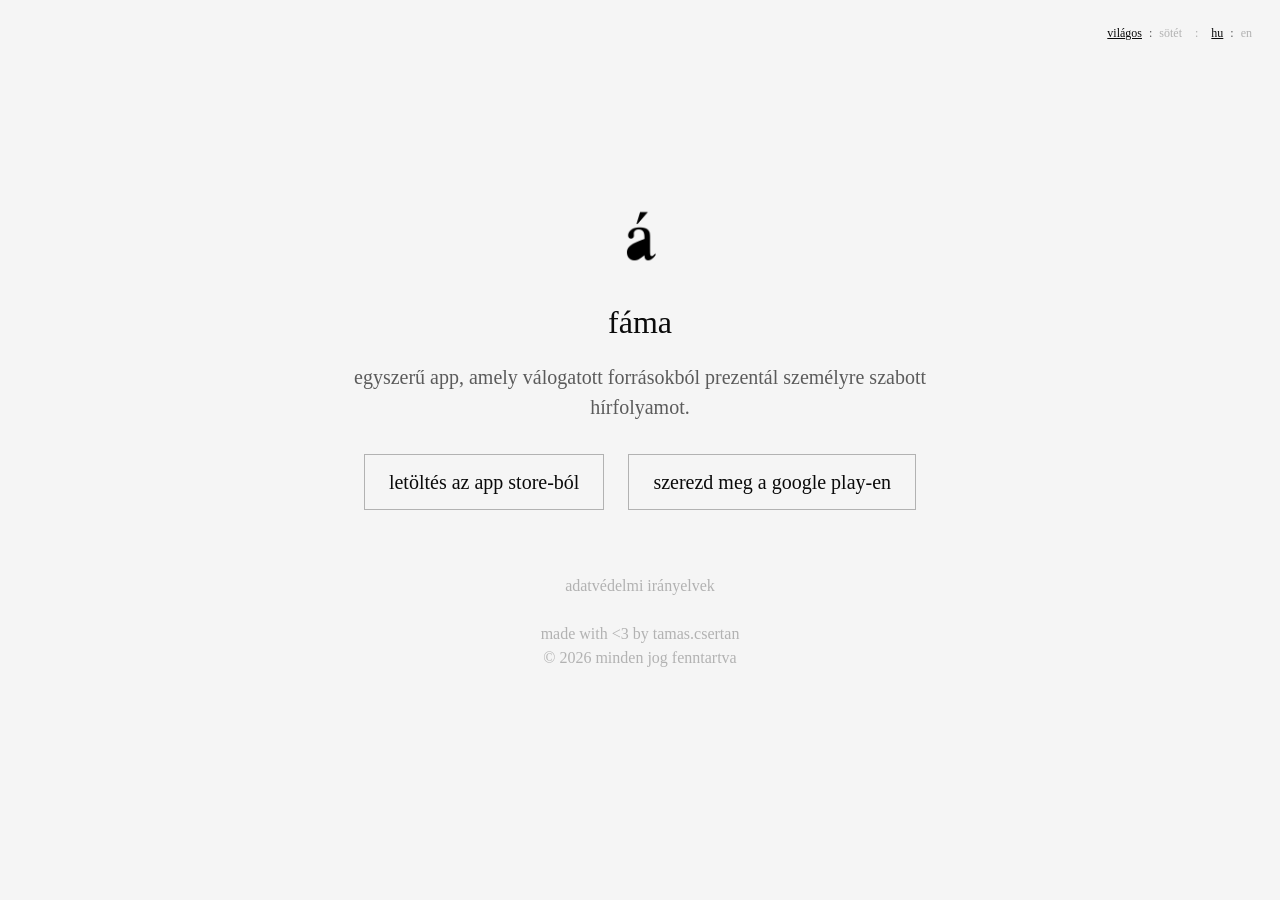
==== index.html @ ab7dd9cb "feat: add landing page" ====
<!DOCTYPE html>
<html lang="en">

<head>
    <meta charset="UTF-8">
    <meta name="viewport" content="width=device-width, initial-scale=1.0">
    <title>fáma</title>
    <meta name="description" content="really simple app presenting tailored news feeds from curated sources.">
    <meta name="keywords" content="fáma, news, feed, rss, app, ios, android">
    <meta name="author" content="tamas.csertan">

    <meta property="og:title" content="fáma">
    <meta property="og:description" content="really simple app presenting tailored news feeds from curated sources.">
    <meta property="og:type" content="website">
    <meta property="og:image" content="assets/killer_image.png">

    <meta name="twitter:card" content="summary_large_image">
    <meta name="twitter:title" content="fáma">
    <meta name="twitter:description" content="really simple app presenting tailored news feeds from curated sources.">
    <meta name="twitter:image" content="assets/killer_image.png">

    <link rel="icon" type="image/png" href="assets/icon_2x.png">
    <link rel="stylesheet" href="style.css">
</head>

<body>
    <div class="top-controls">
        <span class="theme-switcher">
            <a onclick="setTheme('light')" class="switch-light lang-en">light</a>
            <a onclick="setTheme('light')" class="switch-light lang-hu">világos</a> :
            <a onclick="setTheme('dark')" class="switch-dark lang-en">dark</a>
            <a onclick="setTheme('dark')" class="switch-dark lang-hu">sötét</a>
        </span>
        &nbsp;&nbsp;:&nbsp;&nbsp;
        <span class="lang-switcher">
            <a onclick="setLang('hu')" class="switch-hu">hu</a> :
            <a onclick="setLang('en')" class="switch-en">en</a>
        </span>
    </div>

    <div class="container">
        <img src="assets/icon_2x.png" alt="fáma logo" class="logo" onerror="this.style.display='none'">

        <h1>fáma</h1>
        <p class="lang-en">really simple app presenting tailored news feeds from curated sources.</p>
        <p class="lang-hu">egyszerű app, amely válogatott forrásokból prezentál személyre szabott
            hírfolyamot.</p>

        <img src="assets/killer_image.png" alt="fáma app hero image" class="hero" onerror="this.style.display='none'">

        <div class="store-links">
            <a href="#" class="store-button lang-en">download on the app store</a>
            <a href="#" class="store-button lang-hu">letöltés az app store-ból</a>
            <a href="#" class="store-button lang-en">get it on google play</a>
            <a href="#" class="store-button lang-hu">szerezd meg a google play-en</a>
        </div>

        <div class="status-line">
            <a href="privacy.html" class="lang-en">privacy policy</a>
            <a href="privacy.html" class="lang-hu">adatvédelmi irányelvek</a>
            <br><br>
            <span class="lang-en">made with &lt;3 by <a href="https://tamascsertan.com"
                    target="_blank">tamas.csertan</a> <br> &copy; 2026 all rights reserved</span>
            <span class="lang-hu">made with &lt;3 by <a href="https://tamascsertan.com"
                    target="_blank">tamas.csertan</a> <br> &copy; 2026 minden jog fenntartva</span>
        </div>
    </div>
    <script src="script.js"></script>
</body>

</html>
---- style.css ----
:root {
    --fama-black: #0A0A0A;
    --fama-dark-grey: #5b5b5b;
    --fama-light-grey: #b2b2b2;
    --fama-white: #F5F5F5;
}

body.dark {
    --fama-black: #F5F5F5;
    --fama-dark-grey: #b2b2b2;
    --fama-light-grey: #5b5b5b;
    --fama-white: #0A0A0A;
}

body {
    font-family: 'Times New Roman', Times, serif;
    background-color: var(--fama-white);
    color: var(--fama-black);
    font-size: 1.25rem;
    font-weight: normal;
    text-transform: lowercase;
    margin: 0;
    padding: 1rem;
    display: flex;
    flex-direction: column;
    align-items: center;
    justify-content: center;
    min-height: 100vh;
    box-sizing: border-box;
    text-align: center;
    -webkit-font-smoothing: antialiased;
    -moz-osx-font-smoothing: grayscale;
    text-rendering: optimizeLegibility;
}

* {
    font-weight: normal !important;
}

h1,
h2,
h3,
h4,
h5,
h6 {
    font-size: 2rem;
    margin: 1rem 0;
    color: var(--fama-black);
}

p,
li,
span,
div {
    font-size: 1.25rem;
    line-height: 1.5;
    color: var(--fama-dark-grey);
    max-width: 600px;
    margin: 0 auto 1.5rem auto;
}

a {
    color: var(--fama-black);
    text-decoration: none;
}

a:hover {
    text-decoration: underline;
}

a:active {
    text-decoration: underline;
}

.status-line {
    font-size: 1rem;
    color: var(--fama-light-grey);
    margin-top: 4rem;
}

.status-line span,
.status-line a {
    font-size: inherit;
    color: inherit;
    margin: 0;
}

.logo {
    height: 60px;
    max-width: 100%;
    margin: 0 auto 2rem auto;
    display: block;
}

body.dark .logo {
    filter: invert(1);
}

.hero {
    max-width: 100%;
    height: auto;
    border-radius: 8px;
    margin: 2rem 0;
}

.container {
    max-width: 800px;
    width: 100%;
    margin: 0 auto;
}

.store-links {
    display: flex;
    flex-wrap: wrap;
    gap: 1.5rem;
    justify-content: center;
    margin: 2rem auto;
}

.store-button {
    border: 1px solid var(--fama-light-grey);
    padding: 0.75rem 1.5rem;
    color: var(--fama-black);
    transition: border-color 0.2s;
}

.store-button:hover {
    border-color: var(--fama-dark-grey);
}

body.hu .lang-en {
    display: none !important;
}

body.en .lang-hu {
    display: none !important;
}

.top-controls {
    position: absolute;
    top: 1.5rem;
    right: 1.5rem;
    font-size: 0.75rem;
    color: var(--fama-light-grey);
}

.top-controls span,
.top-controls a {
    font-size: inherit;
    margin: 0;
}

.top-controls a {
    color: var(--fama-light-grey);
    cursor: pointer;
    margin: 0 0.25rem;
}

body.hu .top-controls .switch-hu {
    color: var(--fama-black);
    text-decoration: underline;
}

body.en .top-controls .switch-en {
    color: var(--fama-black);
    text-decoration: underline;
}

body.light .top-controls .switch-light {
    color: var(--fama-black);
    text-decoration: underline;
}

body.dark .top-controls .switch-dark {
    color: var(--fama-black);
    text-decoration: underline;
}
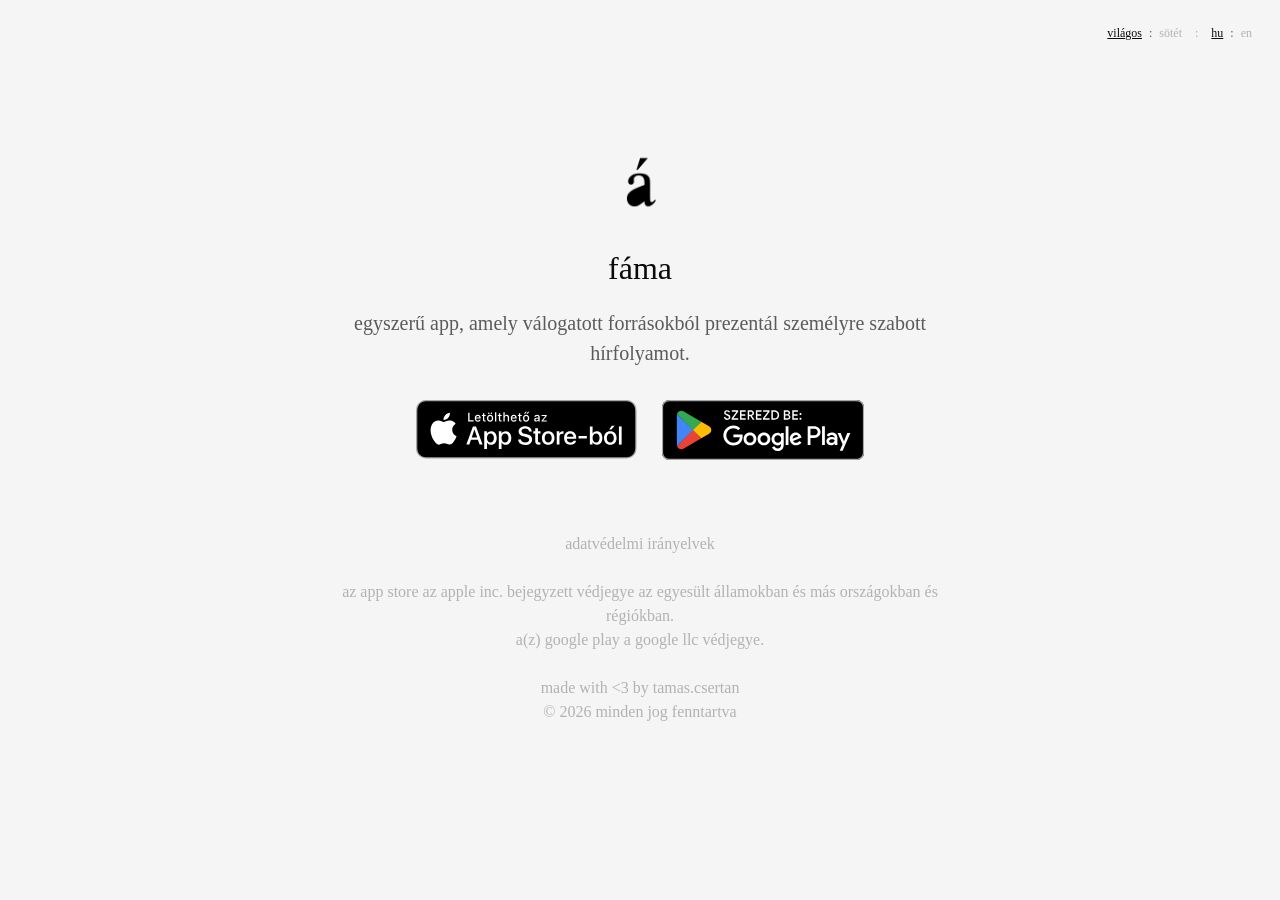
==== commit c10bf729: "feat: add real store badges" ====
--- a/index.html
+++ b/index.html
@@ -39,7 +39,8 @@
     </div>
 
     <div class="container">
-        <img src="assets/icon_2x.png" alt="fáma logo" class="logo" onerror="this.style.display='none'">
+        <img src="assets/icon_2x.png" alt="fáma logo" class="logo logo-light" onerror="this.style.display='none'">
+        <img src="assets/icon_white_2x.png" alt="fáma logo" class="logo logo-dark" onerror="this.style.display='none'">
 
         <h1>fáma</h1>
         <p class="lang-en">really simple app presenting tailored news feeds from curated sources.</p>
@@ -49,20 +50,36 @@
         <img src="assets/killer_image.png" alt="fáma app hero image" class="hero" onerror="this.style.display='none'">
 
         <div class="store-links">
-            <a href="#" class="store-button lang-en">download on the app store</a>
-            <a href="#" class="store-button lang-hu">letöltés az app store-ból</a>
-            <a href="#" class="store-button lang-en">get it on google play</a>
-            <a href="#" class="store-button lang-hu">szerezd meg a google play-en</a>
+            <a href="#" class="lang-en">
+                <img src="assets/Download_on_the_App_Store_Badge_US-UK_RGB_blk_092917.svg"
+                    alt="download on the app store" style="height: 60px;">
+            </a>
+            <a href="#" class="lang-hu">
+                <img src="assets/Download_on_the_App_Store_Badge_HU_RGB_blk_120823.svg" alt="letöltés az app store-ból"
+                    style="height: 60px;">
+            </a>
+            <a href="#" class="lang-en">
+                <img src="assets/GetItOnGooglePlay_Badge_Web_color_English.svg" alt="get it on google play"
+                    style="height: 60px;">
+            </a>
+            <a href="#" class="lang-hu">
+                <img src="assets/GetItOnGooglePlay_Badge_Web_color_Hungarian.svg" alt="szerezd meg a google play-en"
+                    style="height: 60px;">
+            </a>
         </div>
 
         <div class="status-line">
             <a href="privacy.html" class="lang-en">privacy policy</a>
             <a href="privacy.html" class="lang-hu">adatvédelmi irányelvek</a>
             <br><br>
-            <span class="lang-en">made with &lt;3 by <a href="https://tamascsertan.com"
-                    target="_blank">tamas.csertan</a> <br> &copy; 2026 all rights reserved</span>
-            <span class="lang-hu">made with &lt;3 by <a href="https://tamascsertan.com"
-                    target="_blank">tamas.csertan</a> <br> &copy; 2026 minden jog fenntartva</span>
+            <span class="lang-en">app store is a trademark of apple inc., registered in the u.s. and other countries and
+                regions.<br>google play is a trademark of google llc.<br><br>made with &lt;3 by <a
+                    href="https://tamascsertan.com" target="_blank">tamas.csertan</a> <br> &copy; 2026 all rights
+                reserved</span>
+            <span class="lang-hu">az app store az apple inc. bejegyzett védjegye az egyesült államokban és más
+                országokban és régiókban.<br>a(z) google play a google llc védjegye.<br><br>made with &lt;3 by <a
+                    href="https://tamascsertan.com" target="_blank">tamas.csertan</a> <br> &copy; 2026 minden jog
+                fenntartva</span>
         </div>
     </div>
     <script src="script.js"></script>
--- a/style.css
+++ b/style.css
@@ -92,8 +92,16 @@
     display: block;
 }
 
-body.dark .logo {
-    filter: invert(1);
+.logo-dark {
+    display: none;
+}
+
+body.dark .logo-light {
+    display: none;
+}
+
+body.dark .logo-dark {
+    display: block;
 }
 
 .hero {
@@ -115,17 +123,6 @@
     gap: 1.5rem;
     justify-content: center;
     margin: 2rem auto;
-}
-
-.store-button {
-    border: 1px solid var(--fama-light-grey);
-    padding: 0.75rem 1.5rem;
-    color: var(--fama-black);
-    transition: border-color 0.2s;
-}
-
-.store-button:hover {
-    border-color: var(--fama-dark-grey);
 }
 
 body.hu .lang-en {
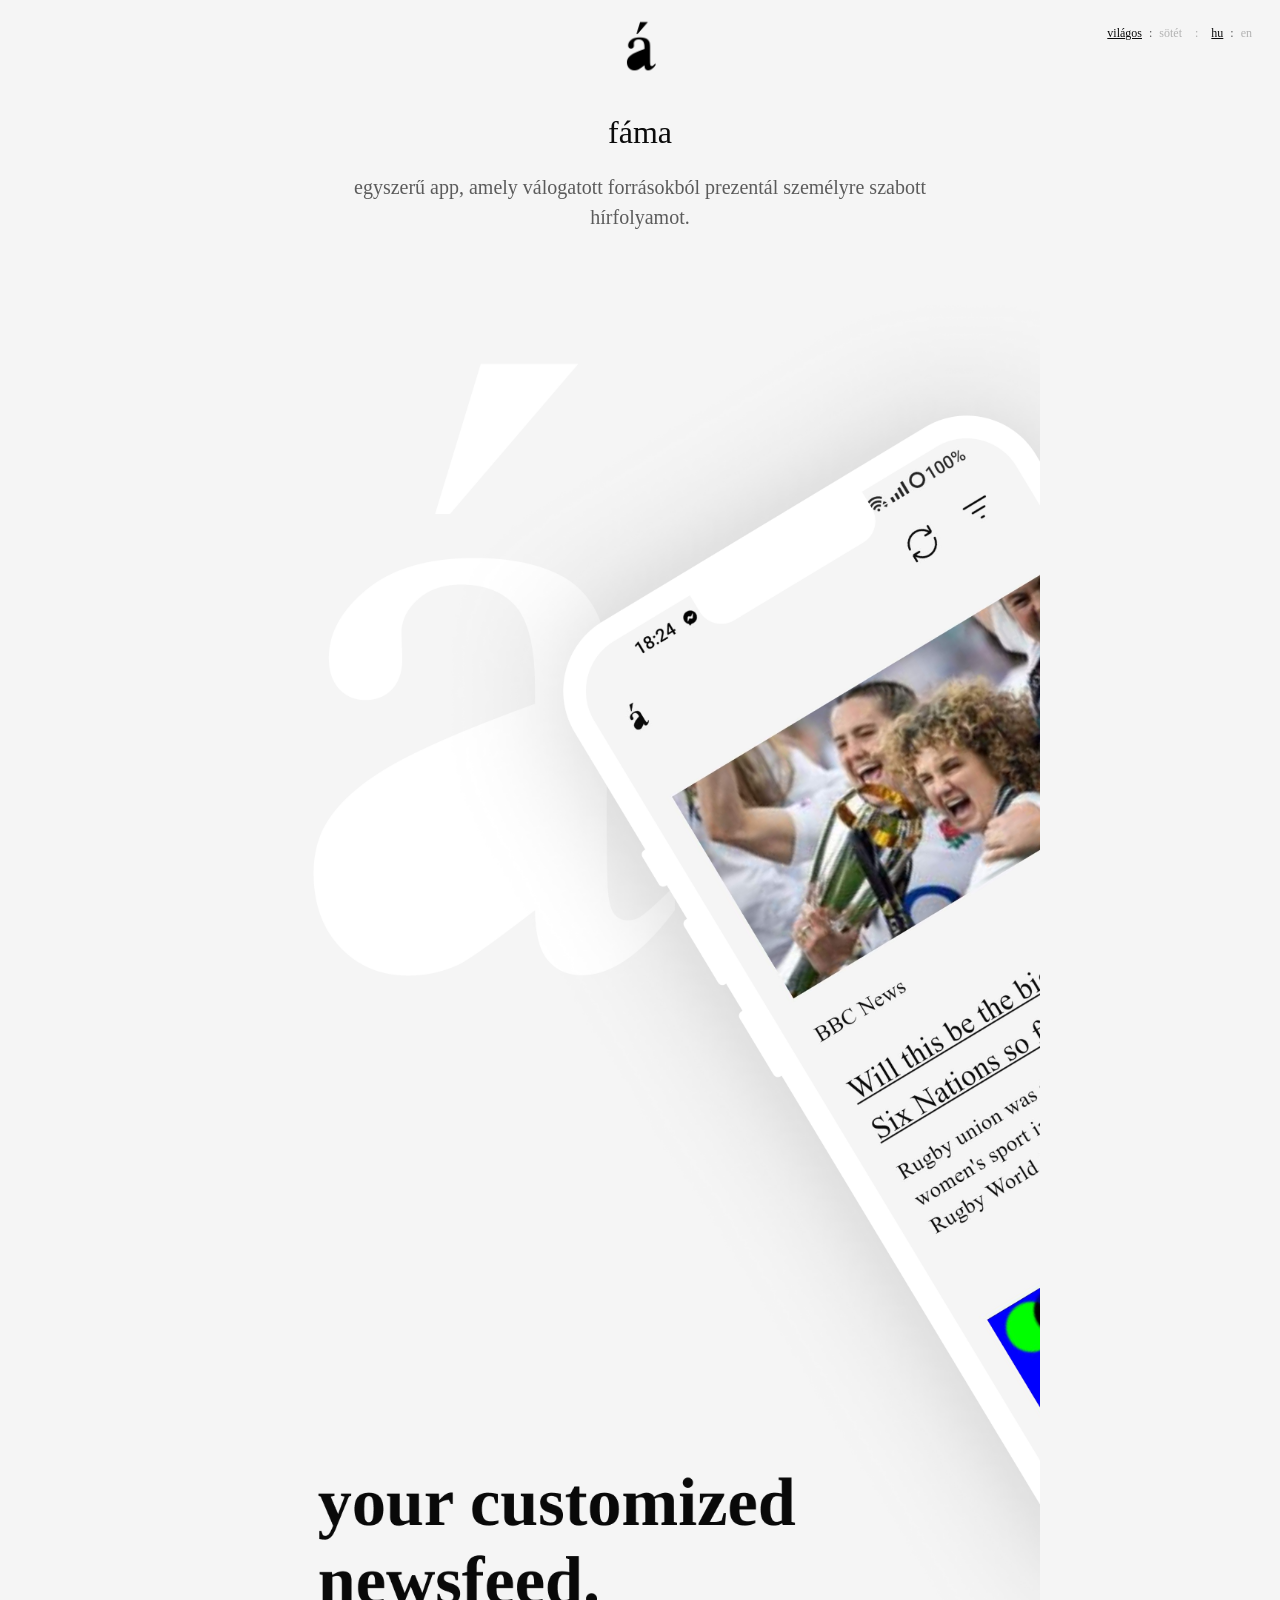
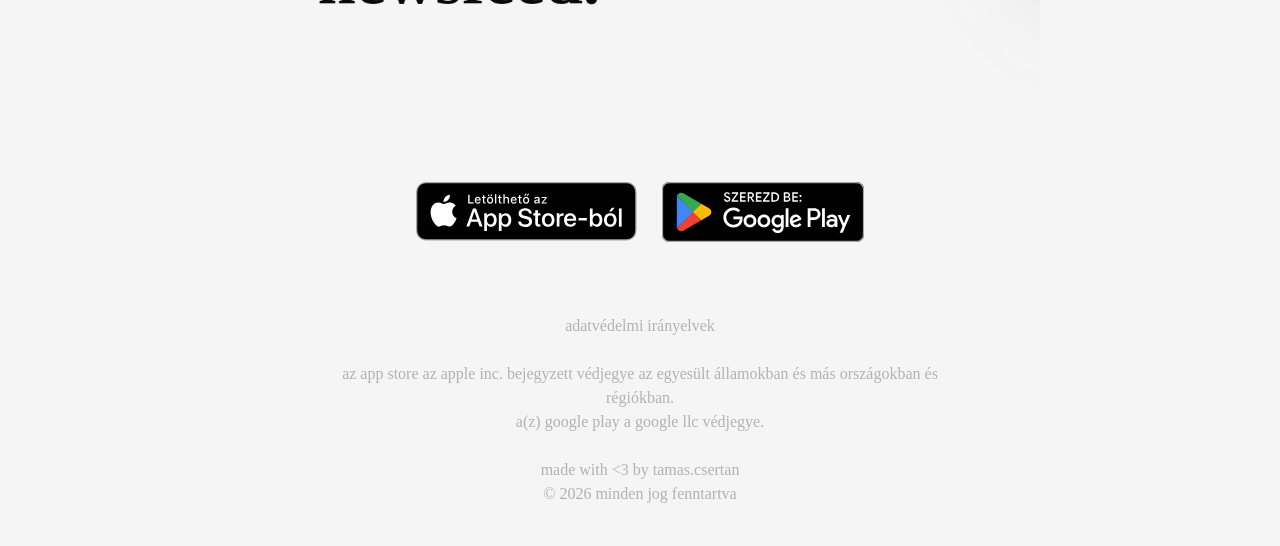
==== commit 15bd1dc5: "feat: add feature image and google play link" ====
--- a/index.html
+++ b/index.html
@@ -58,11 +58,11 @@
                 <img src="assets/Download_on_the_App_Store_Badge_HU_RGB_blk_120823.svg" alt="letöltés az app store-ból"
                     style="height: 60px;">
             </a>
-            <a href="#" class="lang-en">
+            <a href="https://play.google.com/store/apps/details?id=hu.famaapp.fama" class="lang-en">
                 <img src="assets/GetItOnGooglePlay_Badge_Web_color_English.svg" alt="get it on google play"
                     style="height: 60px;">
             </a>
-            <a href="#" class="lang-hu">
+            <a href="https://play.google.com/store/apps/details?id=hu.famaapp.fama" class="lang-hu">
                 <img src="assets/GetItOnGooglePlay_Badge_Web_color_Hungarian.svg" alt="szerezd meg a google play-en"
                     style="height: 60px;">
             </a>
--- a/style.css
+++ b/style.css
@@ -107,6 +107,7 @@
 .hero {
     max-width: 100%;
     height: auto;
+    max-height: 50%;
     border-radius: 8px;
     margin: 2rem 0;
 }
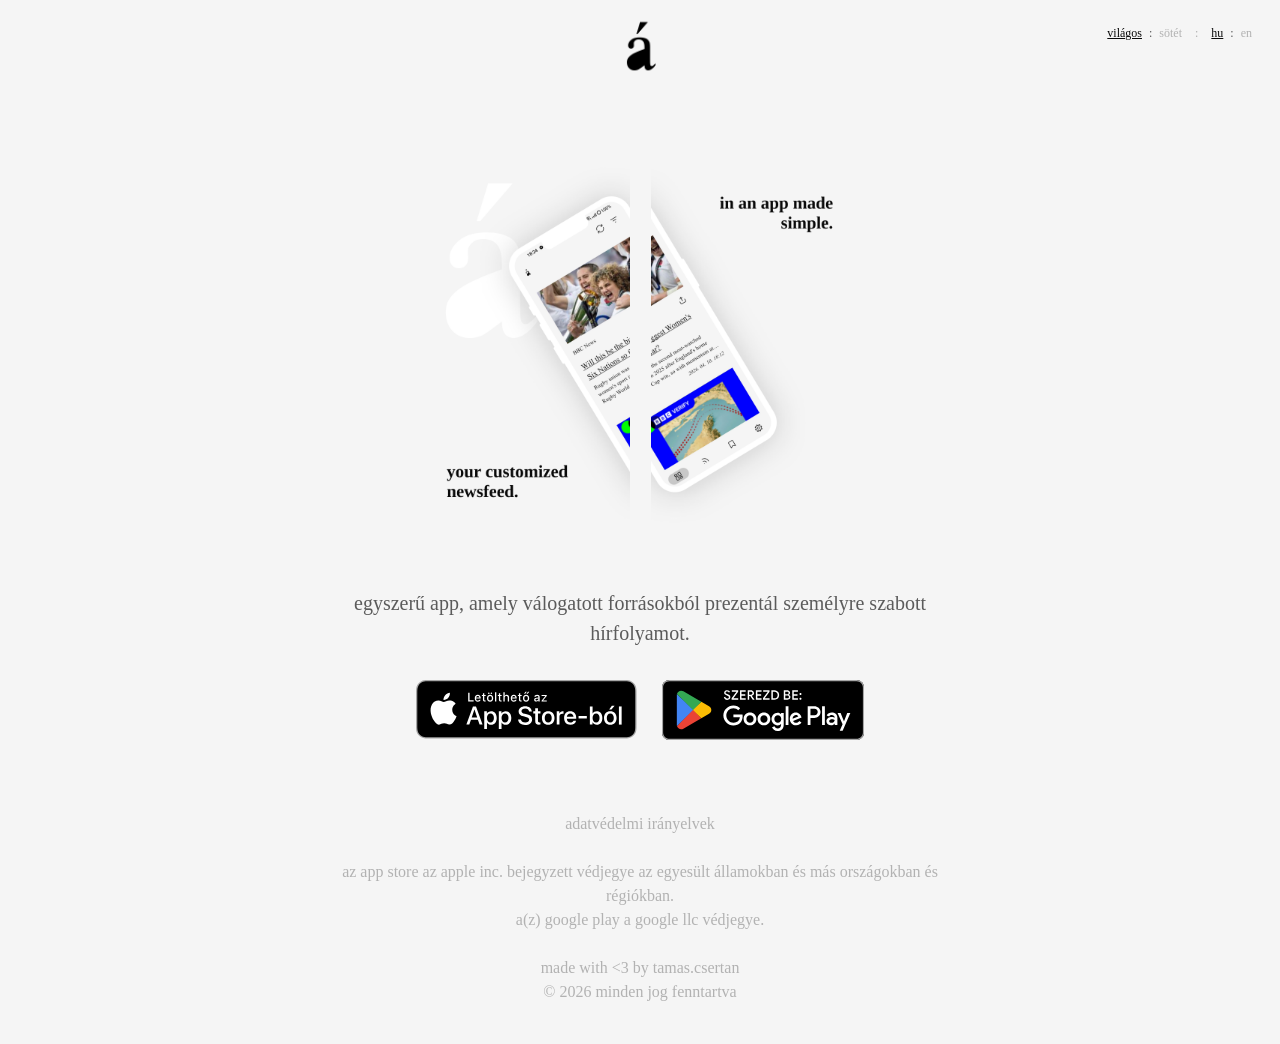
==== commit 7d7bdd20: "feat: minor ui improvements" ====
--- a/index.html
+++ b/index.html
@@ -12,12 +12,12 @@
     <meta property="og:title" content="fáma">
     <meta property="og:description" content="really simple app presenting tailored news feeds from curated sources.">
     <meta property="og:type" content="website">
-    <meta property="og:image" content="assets/killer_image.png">
+    <meta property="og:image" content="assets/feature_image_1.png">
 
     <meta name="twitter:card" content="summary_large_image">
     <meta name="twitter:title" content="fáma">
     <meta name="twitter:description" content="really simple app presenting tailored news feeds from curated sources.">
-    <meta name="twitter:image" content="assets/killer_image.png">
+    <meta name="twitter:image" content="assets/feature_image_1.png">
 
     <link rel="icon" type="image/png" href="assets/icon_2x.png">
     <link rel="stylesheet" href="style.css">
@@ -42,12 +42,14 @@
         <img src="assets/icon_2x.png" alt="fáma logo" class="logo logo-light" onerror="this.style.display='none'">
         <img src="assets/icon_white_2x.png" alt="fáma logo" class="logo logo-dark" onerror="this.style.display='none'">
 
-        <h1>fáma</h1>
+        <img src="assets/feature_image_1.png" alt="fáma app hero image" class="hero"
+            onerror="this.style.display='none'">
+        <img src="assets/feature_image_2.png" alt="fáma app hero image" class="hero"
+            onerror="this.style.display='none'">
+
         <p class="lang-en">really simple app presenting tailored news feeds from curated sources.</p>
         <p class="lang-hu">egyszerű app, amely válogatott forrásokból prezentál személyre szabott
             hírfolyamot.</p>
-
-        <img src="assets/killer_image.png" alt="fáma app hero image" class="hero" onerror="this.style.display='none'">
 
         <div class="store-links">
             <a href="#" class="lang-en">
--- a/style.css
+++ b/style.css
@@ -105,11 +105,10 @@
 }
 
 .hero {
-    max-width: 100%;
-    height: auto;
-    max-height: 50%;
+    width: auto;
+    max-height: 40vh;
     border-radius: 8px;
-    margin: 2rem 0;
+    margin: 3.5rem 0.5rem;
 }
 
 .container {
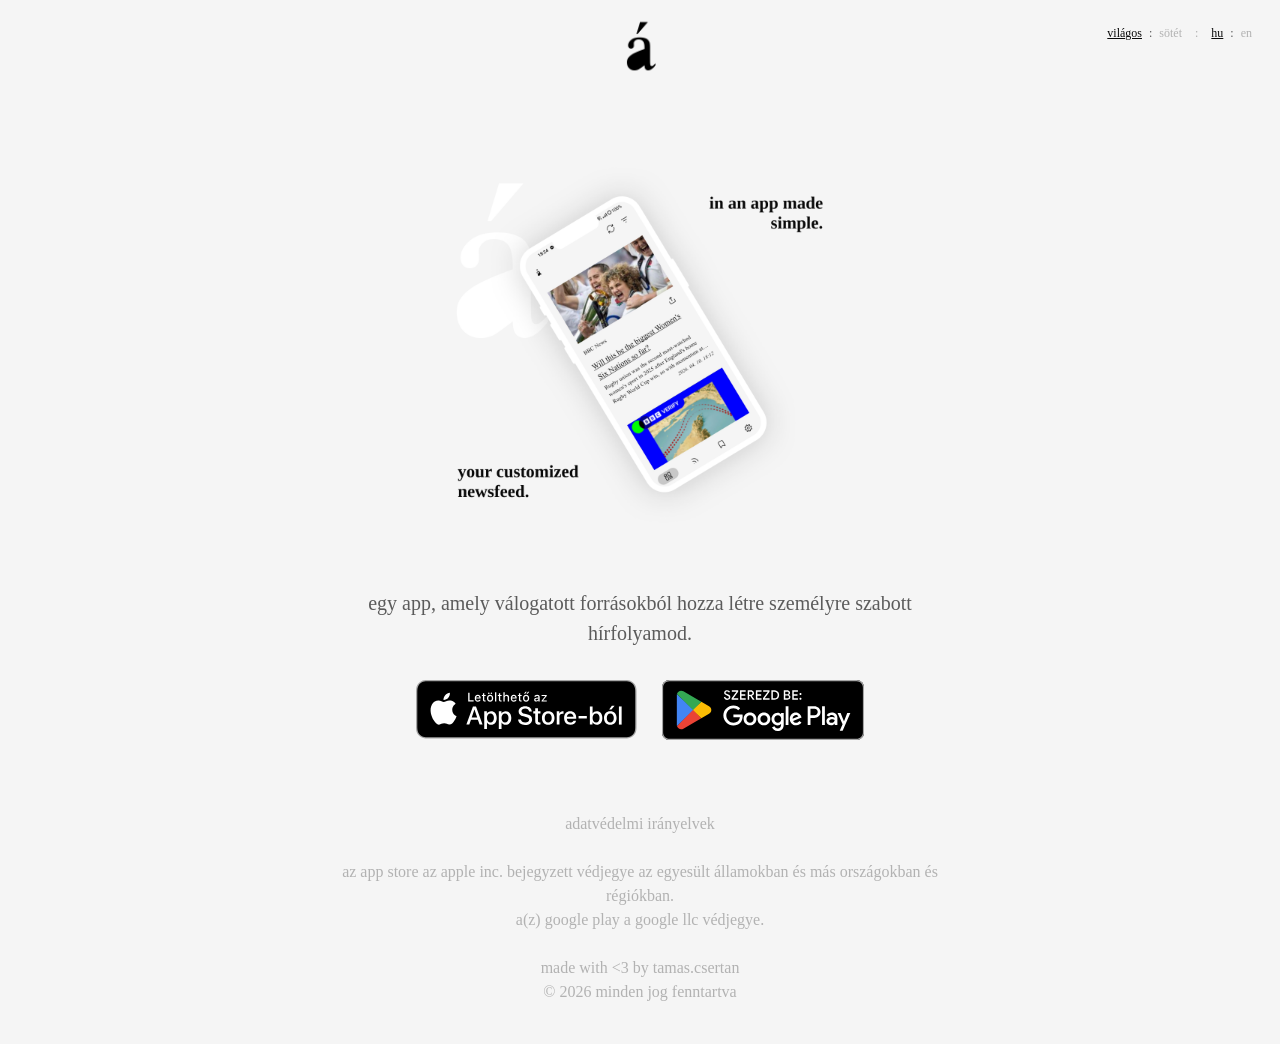
==== commit b3580cfc: "feat: feature image" ====
--- a/index.html
+++ b/index.html
@@ -12,12 +12,12 @@
     <meta property="og:title" content="fáma">
     <meta property="og:description" content="really simple app presenting tailored news feeds from curated sources.">
     <meta property="og:type" content="website">
-    <meta property="og:image" content="assets/feature_image_1.png">
+    <meta property="og:image" content="assets/feature_image.png">
 
     <meta name="twitter:card" content="summary_large_image">
     <meta name="twitter:title" content="fáma">
     <meta name="twitter:description" content="really simple app presenting tailored news feeds from curated sources.">
-    <meta name="twitter:image" content="assets/feature_image_1.png">
+    <meta name="twitter:image" content="assets/feature_image.png">
 
     <link rel="icon" type="image/png" href="assets/icon_2x.png">
     <link rel="stylesheet" href="style.css">
@@ -42,14 +42,11 @@
         <img src="assets/icon_2x.png" alt="fáma logo" class="logo logo-light" onerror="this.style.display='none'">
         <img src="assets/icon_white_2x.png" alt="fáma logo" class="logo logo-dark" onerror="this.style.display='none'">
 
-        <img src="assets/feature_image_1.png" alt="fáma app hero image" class="hero"
-            onerror="this.style.display='none'">
-        <img src="assets/feature_image_2.png" alt="fáma app hero image" class="hero"
-            onerror="this.style.display='none'">
+        <img src="assets/feature_image.png" alt="fáma app hero image" class="hero" onerror="this.style.display='none'">
 
         <p class="lang-en">really simple app presenting tailored news feeds from curated sources.</p>
-        <p class="lang-hu">egyszerű app, amely válogatott forrásokból prezentál személyre szabott
-            hírfolyamot.</p>
+        <p class="lang-hu">egy app, amely válogatott forrásokból hozza létre személyre szabott
+            hírfolyamod.</p>
 
         <div class="store-links">
             <a href="#" class="lang-en">
